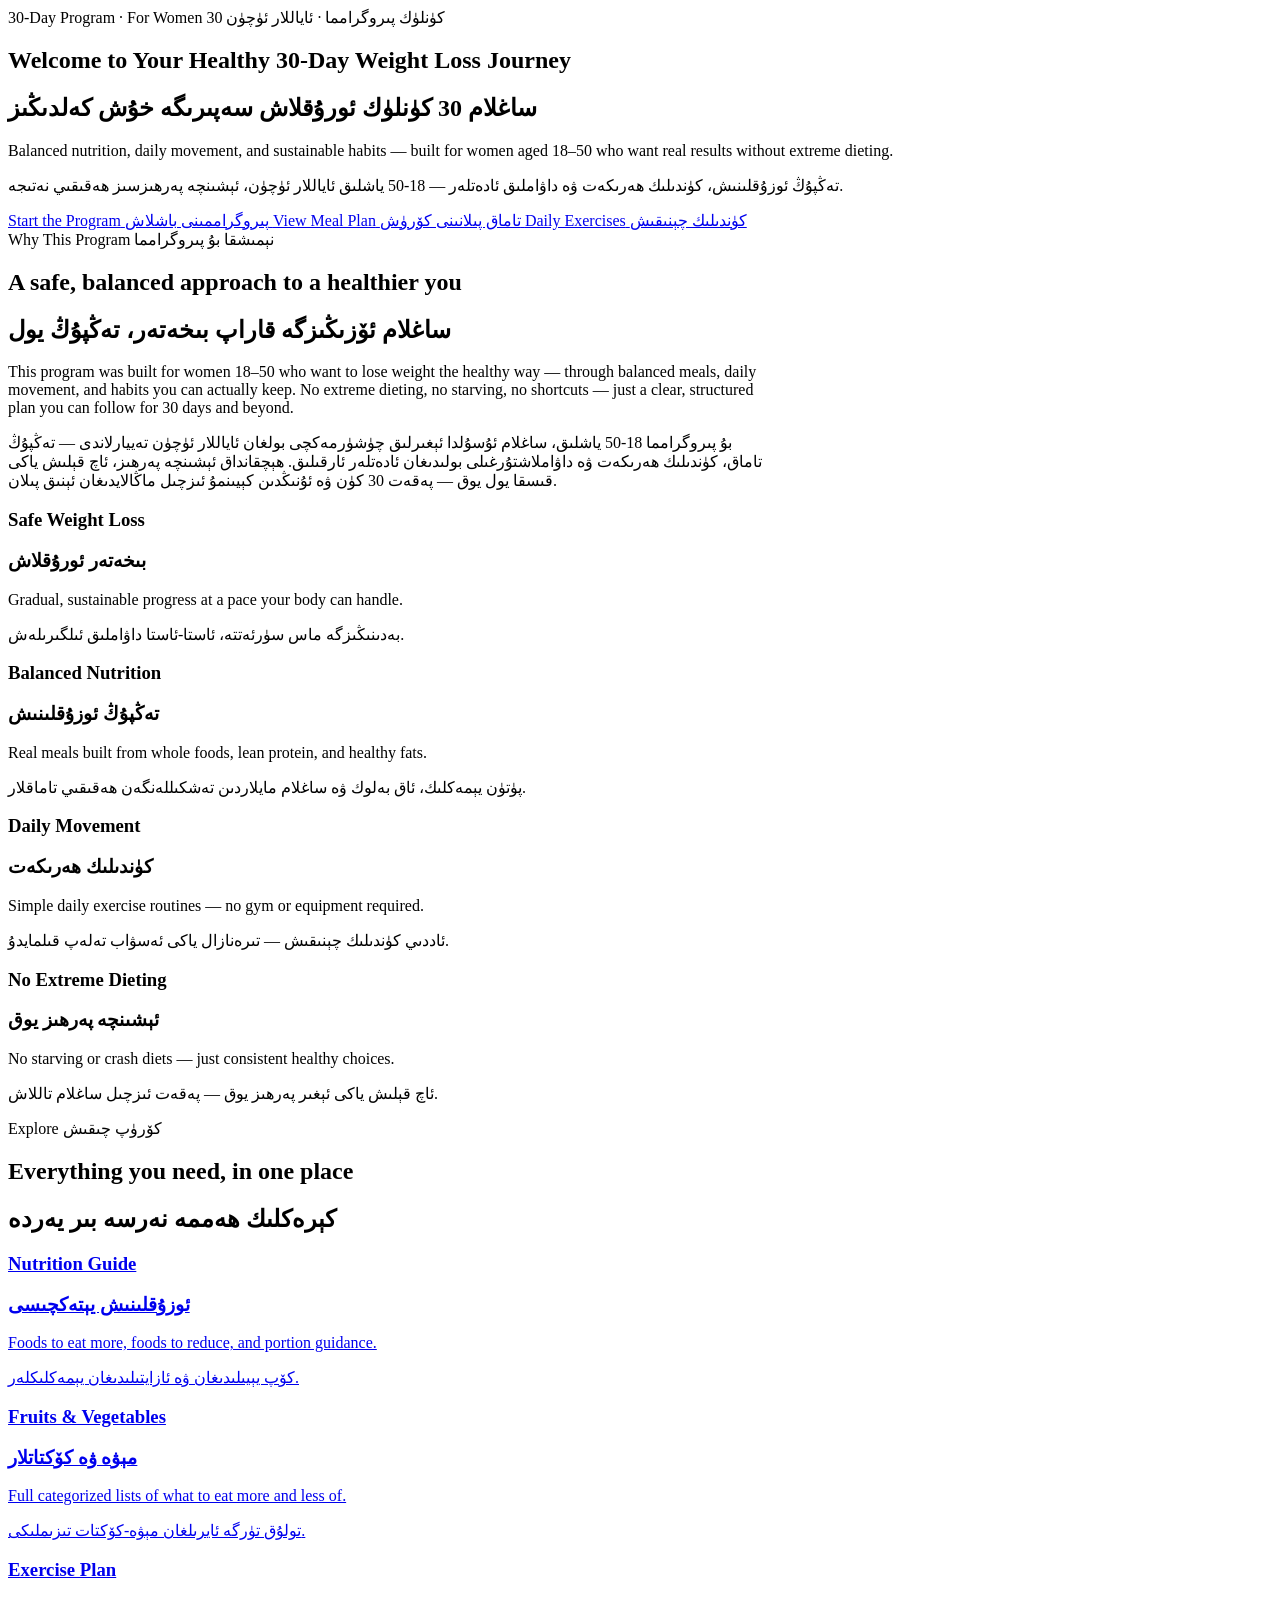
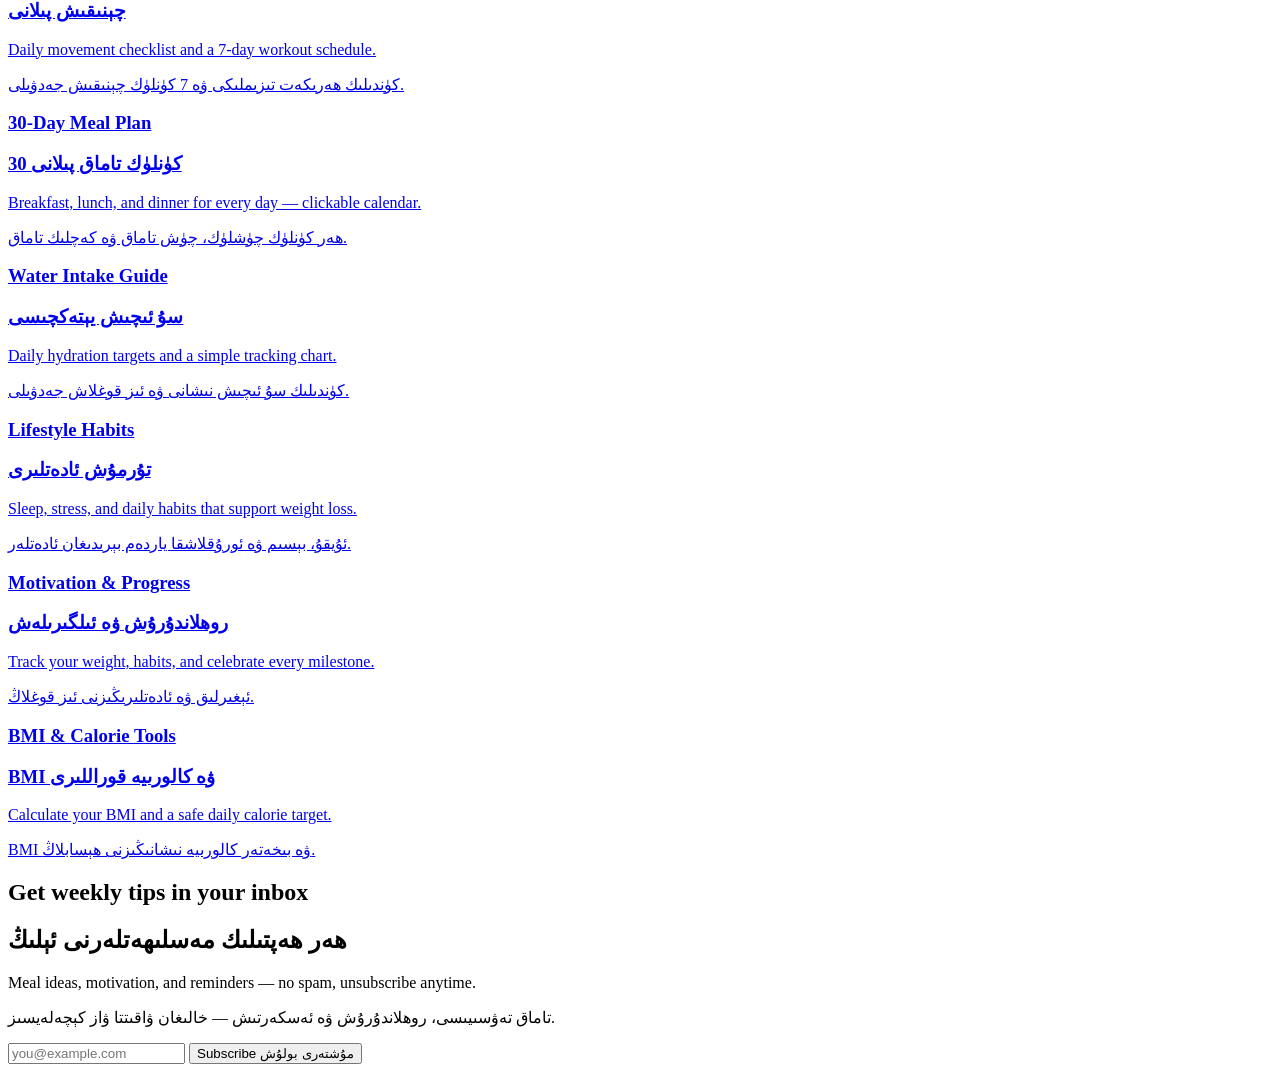
==== index.html @ e8409c8e "Add files via upload" ====
<!DOCTYPE html>
<html lang="en">
<head>
<meta charset="UTF-8">
<meta name="viewport" content="width=device-width, initial-scale=1.0">
<title>Healthy 30-Day Weight Loss Program for Women</title>
<meta name="description" content="A bilingual (Uyghur & English) 30-day program for safe, sustainable weight loss: nutrition, exercise, meal plans, and progress tracking.">
<link rel="stylesheet" href="css/style.css">
</head>
<body>
<header class="site-header" id="site-header"></header>

<main>
  <!-- HERO -->
  <section class="hero">
    <div class="container hero__inner">
      <div>
        <span class="eyebrow is-active" data-lang="en">30-Day Program · For Women</span>
        <span class="eyebrow ug-text" data-lang="ug" lang="ug">30 كۈنلۈك پىروگرامما · ئاياللار ئۈچۈن</span>

        <h1 data-lang="en" class="is-active">Welcome to Your Healthy 30-Day Weight Loss Journey</h1>
        <h1 data-lang="ug" class="ug-text" lang="ug">ساغلام 30 كۈنلۈك ئورۇقلاش سەپىرىگە خۇش كەلدىڭىز</h1>

        <p class="lead is-active" data-lang="en">Balanced nutrition, daily movement, and sustainable habits — built for women aged 18–50 who want real results without extreme dieting.</p>
        <p class="lead ug-text" data-lang="ug" lang="ug">تەڭپۇڭ ئوزۇقلىنىش، كۈندىلىك ھەرىكەت ۋە داۋاملىق ئادەتلەر — 18-50 ياشلىق ئاياللار ئۈچۈن، ئېشىنچە پەرھىزسىز ھەقىقىي نەتىجە.</p>

        <div class="hero__actions">
          <a href="meal-plan.html" class="btn btn-primary">
            <span data-lang="en" class="is-active">Start the Program</span>
            <span data-lang="ug" class="ug-text" lang="ug">پىروگراممىنى باشلاش</span>
          </a>
          <a href="meal-plan.html" class="btn btn-outline">
            <span data-lang="en" class="is-active">View Meal Plan</span>
            <span data-lang="ug" class="ug-text" lang="ug">تاماق پىلانىنى كۆرۈش</span>
          </a>
          <a href="exercise.html" class="btn btn-outline">
            <span data-lang="en" class="is-active">Daily Exercises</span>
            <span data-lang="ug" class="ug-text" lang="ug">كۈندىلىك چېنىقىش</span>
          </a>
        </div>
      </div>

      <div class="hero__art">
        <div class="hero-collage">
          <div class="hero-collage__ring"></div>
          <div class="hero-collage__item hero-collage__item--1" data-icon="apple"></div>
          <div class="hero-collage__item hero-collage__item--2" data-icon="broccoli"></div>
          <div class="hero-collage__item hero-collage__item--3" data-icon="berries"></div>
          <div class="hero-collage__item hero-collage__item--4" data-icon="avocado"></div>
          <div class="hero-collage__item hero-collage__item--5" data-icon="water"></div>
          <div class="hero-collage__item hero-collage__item--6" data-icon="dumbbell"></div>
        </div>
      </div>
    </div>
  </section>

  <!-- INTRODUCTION -->
  <section class="section-alt">
    <div class="container text-center" style="max-width:760px;">
      <span class="eyebrow is-active" data-lang="en">Why This Program</span>
      <span class="eyebrow ug-text" data-lang="ug" lang="ug">نېمىشقا بۇ پىروگرامما</span>
      <h2 class="section-title is-active" data-lang="en">A safe, balanced approach to a healthier you</h2>
      <h2 class="section-title ug-text" data-lang="ug" lang="ug">ساغلام ئۆزىڭىزگە قاراپ بىخەتەر، تەڭپۇڭ يول</h2>
      <p class="section-lead text-center is-active" data-lang="en">This program was built for women 18–50 who want to lose weight the healthy way — through balanced meals, daily movement, and habits you can actually keep. No extreme dieting, no starving, no shortcuts — just a clear, structured plan you can follow for 30 days and beyond.</p>
      <p class="section-lead text-center ug-text" data-lang="ug" lang="ug">بۇ پىروگرامما 18-50 ياشلىق، ساغلام ئۇسۇلدا ئېغىرلىق چۈشۈرمەكچى بولغان ئاياللار ئۈچۈن تەييارلاندى — تەڭپۇڭ تاماق، كۈندىلىك ھەرىكەت ۋە داۋاملاشتۇرغىلى بولىدىغان ئادەتلەر ئارقىلىق. ھېچقانداق ئېشىنچە پەرھىز، ئاچ قېلىش ياكى قىسقا يول يوق — پەقەت 30 كۈن ۋە ئۇنىڭدىن كېيىنمۇ ئىزچىل ماڭالايدىغان ئېنىق پىلان.</p>

      <div class="feature-grid">
        <div class="card">
          <div class="card__icon" data-icon="check"></div>
          <h3 data-lang="en" class="is-active">Safe Weight Loss</h3>
          <h3 data-lang="ug" class="ug-text" lang="ug">بىخەتەر ئورۇقلاش</h3>
          <p data-lang="en" class="is-active">Gradual, sustainable progress at a pace your body can handle.</p>
          <p data-lang="ug" class="ug-text" lang="ug">بەدىنىڭىزگە ماس سۈرئەتتە، ئاستا-ئاستا داۋاملىق ئىلگىرىلەش.</p>
        </div>
        <div class="card">
          <div class="card__icon" data-icon="grain"></div>
          <h3 data-lang="en" class="is-active">Balanced Nutrition</h3>
          <h3 data-lang="ug" class="ug-text" lang="ug">تەڭپۇڭ ئوزۇقلىنىش</h3>
          <p data-lang="en" class="is-active">Real meals built from whole foods, lean protein, and healthy fats.</p>
          <p data-lang="ug" class="ug-text" lang="ug">پۈتۈن يېمەكلىك، ئاق بەلوك ۋە ساغلام مايلاردىن تەشكىللەنگەن ھەقىقىي تاماقلار.</p>
        </div>
        <div class="card">
          <div class="card__icon" data-icon="steps"></div>
          <h3 data-lang="en" class="is-active">Daily Movement</h3>
          <h3 data-lang="ug" class="ug-text" lang="ug">كۈندىلىك ھەرىكەت</h3>
          <p data-lang="en" class="is-active">Simple daily exercise routines — no gym or equipment required.</p>
          <p data-lang="ug" class="ug-text" lang="ug">ئاددىي كۈندىلىك چېنىقىش — تىرەنازال ياكى ئەسۋاب تەلەپ قىلمايدۇ.</p>
        </div>
        <div class="card">
          <div class="card__icon" data-icon="cross"></div>
          <h3 data-lang="en" class="is-active">No Extreme Dieting</h3>
          <h3 data-lang="ug" class="ug-text" lang="ug">ئېشىنچە پەرھىز يوق</h3>
          <p data-lang="en" class="is-active">No starving or crash diets — just consistent healthy choices.</p>
          <p data-lang="ug" class="ug-text" lang="ug">ئاچ قېلىش ياكى ئېغىر پەرھىز يوق — پەقەت ئىزچىل ساغلام تاللاش.</p>
        </div>
      </div>
    </div>
  </section>

  <!-- EXPLORE THE PROGRAM -->
  <section>
    <div class="container">
      <div class="text-center" style="max-width:640px;">
        <span class="eyebrow is-active" data-lang="en">Explore</span>
        <span class="eyebrow ug-text" data-lang="ug" lang="ug">كۆرۈپ چىقىش</span>
        <h2 class="section-title is-active" data-lang="en">Everything you need, in one place</h2>
        <h2 class="section-title ug-text" data-lang="ug" lang="ug">كېرەكلىك ھەممە نەرسە بىر يەردە</h2>
      </div>

      <div class="feature-grid">
        <a class="card" href="nutrition.html">
          <div class="card__icon" data-icon="avocado"></div>
          <h3 data-lang="en" class="is-active">Nutrition Guide</h3>
          <h3 data-lang="ug" class="ug-text" lang="ug">ئوزۇقلىنىش يېتەكچىسى</h3>
          <p data-lang="en" class="is-active">Foods to eat more, foods to reduce, and portion guidance.</p>
          <p data-lang="ug" class="ug-text" lang="ug">كۆپ يېيىلىدىغان ۋە ئازايتىلىدىغان يېمەكلىكلەر.</p>
        </a>
        <a class="card" href="fruits-vegetables.html">
          <div class="card__icon" data-icon="tomato"></div>
          <h3 data-lang="en" class="is-active">Fruits & Vegetables</h3>
          <h3 data-lang="ug" class="ug-text" lang="ug">مېۋە ۋە كۆكتاتلار</h3>
          <p data-lang="en" class="is-active">Full categorized lists of what to eat more and less of.</p>
          <p data-lang="ug" class="ug-text" lang="ug">تولۇق تۈرگە ئايرىلغان مېۋە-كۆكتات تىزىملىكى.</p>
        </a>
        <a class="card" href="exercise.html">
          <div class="card__icon" data-icon="dumbbell"></div>
          <h3 data-lang="en" class="is-active">Exercise Plan</h3>
          <h3 data-lang="ug" class="ug-text" lang="ug">چېنىقىش پىلانى</h3>
          <p data-lang="en" class="is-active">Daily movement checklist and a 7-day workout schedule.</p>
          <p data-lang="ug" class="ug-text" lang="ug">كۈندىلىك ھەرىكەت تىزىملىكى ۋە 7 كۈنلۈك چېنىقىش جەدۋىلى.</p>
        </a>
        <a class="card" href="meal-plan.html">
          <div class="card__icon" data-icon="calendarIcon"></div>
          <h3 data-lang="en" class="is-active">30-Day Meal Plan</h3>
          <h3 data-lang="ug" class="ug-text" lang="ug">30 كۈنلۈك تاماق پىلانى</h3>
          <p data-lang="en" class="is-active">Breakfast, lunch, and dinner for every day — clickable calendar.</p>
          <p data-lang="ug" class="ug-text" lang="ug">ھەر كۈنلۈك چۈشلۈك، چۈش تاماق ۋە كەچلىك تاماق.</p>
        </a>
        <a class="card" href="water.html">
          <div class="card__icon" data-icon="water"></div>
          <h3 data-lang="en" class="is-active">Water Intake Guide</h3>
          <h3 data-lang="ug" class="ug-text" lang="ug">سۇ ئىچىش يېتەكچىسى</h3>
          <p data-lang="en" class="is-active">Daily hydration targets and a simple tracking chart.</p>
          <p data-lang="ug" class="ug-text" lang="ug">كۈندىلىك سۇ ئىچىش نىشانى ۋە ئىز قوغلاش جەدۋىلى.</p>
        </a>
        <a class="card" href="lifestyle.html">
          <div class="card__icon" data-icon="moon"></div>
          <h3 data-lang="en" class="is-active">Lifestyle Habits</h3>
          <h3 data-lang="ug" class="ug-text" lang="ug">تۇرمۇش ئادەتلىرى</h3>
          <p data-lang="en" class="is-active">Sleep, stress, and daily habits that support weight loss.</p>
          <p data-lang="ug" class="ug-text" lang="ug">ئۇيقۇ، بېسىم ۋە ئورۇقلاشقا ياردەم بېرىدىغان ئادەتلەر.</p>
        </a>
        <a class="card" href="motivation.html">
          <div class="card__icon" data-icon="chart"></div>
          <h3 data-lang="en" class="is-active">Motivation & Progress</h3>
          <h3 data-lang="ug" class="ug-text" lang="ug">روھلاندۇرۇش ۋە ئىلگىرىلەش</h3>
          <p data-lang="en" class="is-active">Track your weight, habits, and celebrate every milestone.</p>
          <p data-lang="ug" class="ug-text" lang="ug">ئېغىرلىق ۋە ئادەتلىرىڭىزنى ئىز قوغلاڭ.</p>
        </a>
        <a class="card" href="bmi-calculator.html">
          <div class="card__icon" data-icon="chart"></div>
          <h3 data-lang="en" class="is-active">BMI & Calorie Tools</h3>
          <h3 data-lang="ug" class="ug-text" lang="ug">BMI ۋە كالورىيە قوراللىرى</h3>
          <p data-lang="en" class="is-active">Calculate your BMI and a safe daily calorie target.</p>
          <p data-lang="ug" class="ug-text" lang="ug">BMI ۋە بىخەتەر كالورىيە نىشانىڭىزنى ھېسابلاڭ.</p>
        </a>
      </div>
    </div>
  </section>

  <!-- NEWSLETTER -->
  <section class="section-alt">
    <div class="container">
      <div class="newsletter">
        <h2 data-lang="en" class="is-active">Get weekly tips in your inbox</h2>
        <h2 class="ug-text" data-lang="ug" lang="ug">ھەر ھەپتىلىك مەسلىھەتلەرنى ئېلىڭ</h2>
        <p data-lang="en" class="is-active">Meal ideas, motivation, and reminders — no spam, unsubscribe anytime.</p>
        <p class="ug-text" data-lang="ug" lang="ug">تاماق تەۋسىيىسى، روھلاندۇرۇش ۋە ئەسكەرتىش — خالىغان ۋاقىتتا ۋاز كېچەلەيسىز.</p>
        <form class="newsletter-form">
          <input type="email" required placeholder="you@example.com">
          <button type="submit" class="btn btn-primary">
            <span data-lang="en" class="is-active">Subscribe</span>
            <span data-lang="ug" class="ug-text" lang="ug">مۇشتەرى بولۇش</span>
          </button>
        </form>
        <p class="form-msg"><span data-lang="en" class="is-active"></span><span data-lang="ug" class="ug-text" lang="ug"></span></p>
      </div>
    </div>
  </section>
</main>

<footer class="site-footer" id="site-footer"></footer>

<script src="js/icons.js"></script>
<script src="js/components.js"></script>
<script src="js/i18n.js"></script>
<script src="js/chatbot.js"></script>
<script src="js/main.js"></script>
</body>
</html>
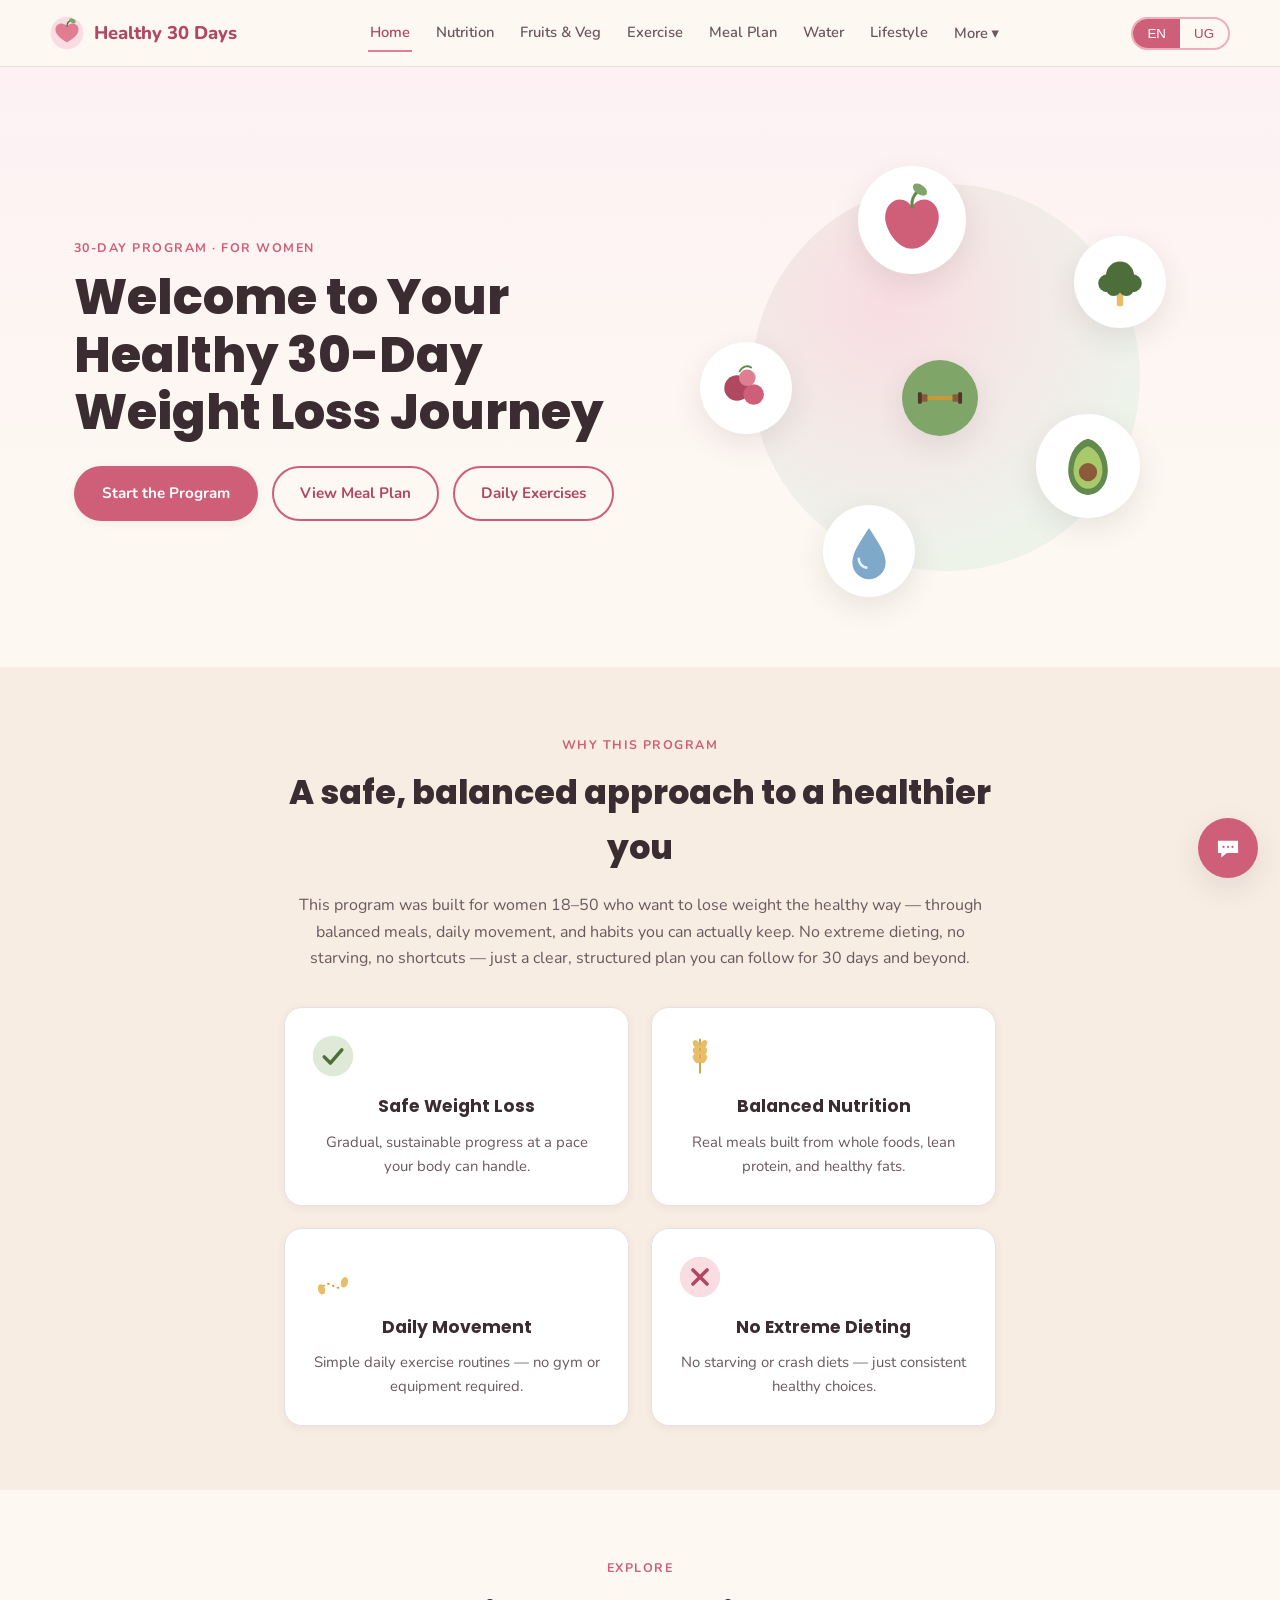
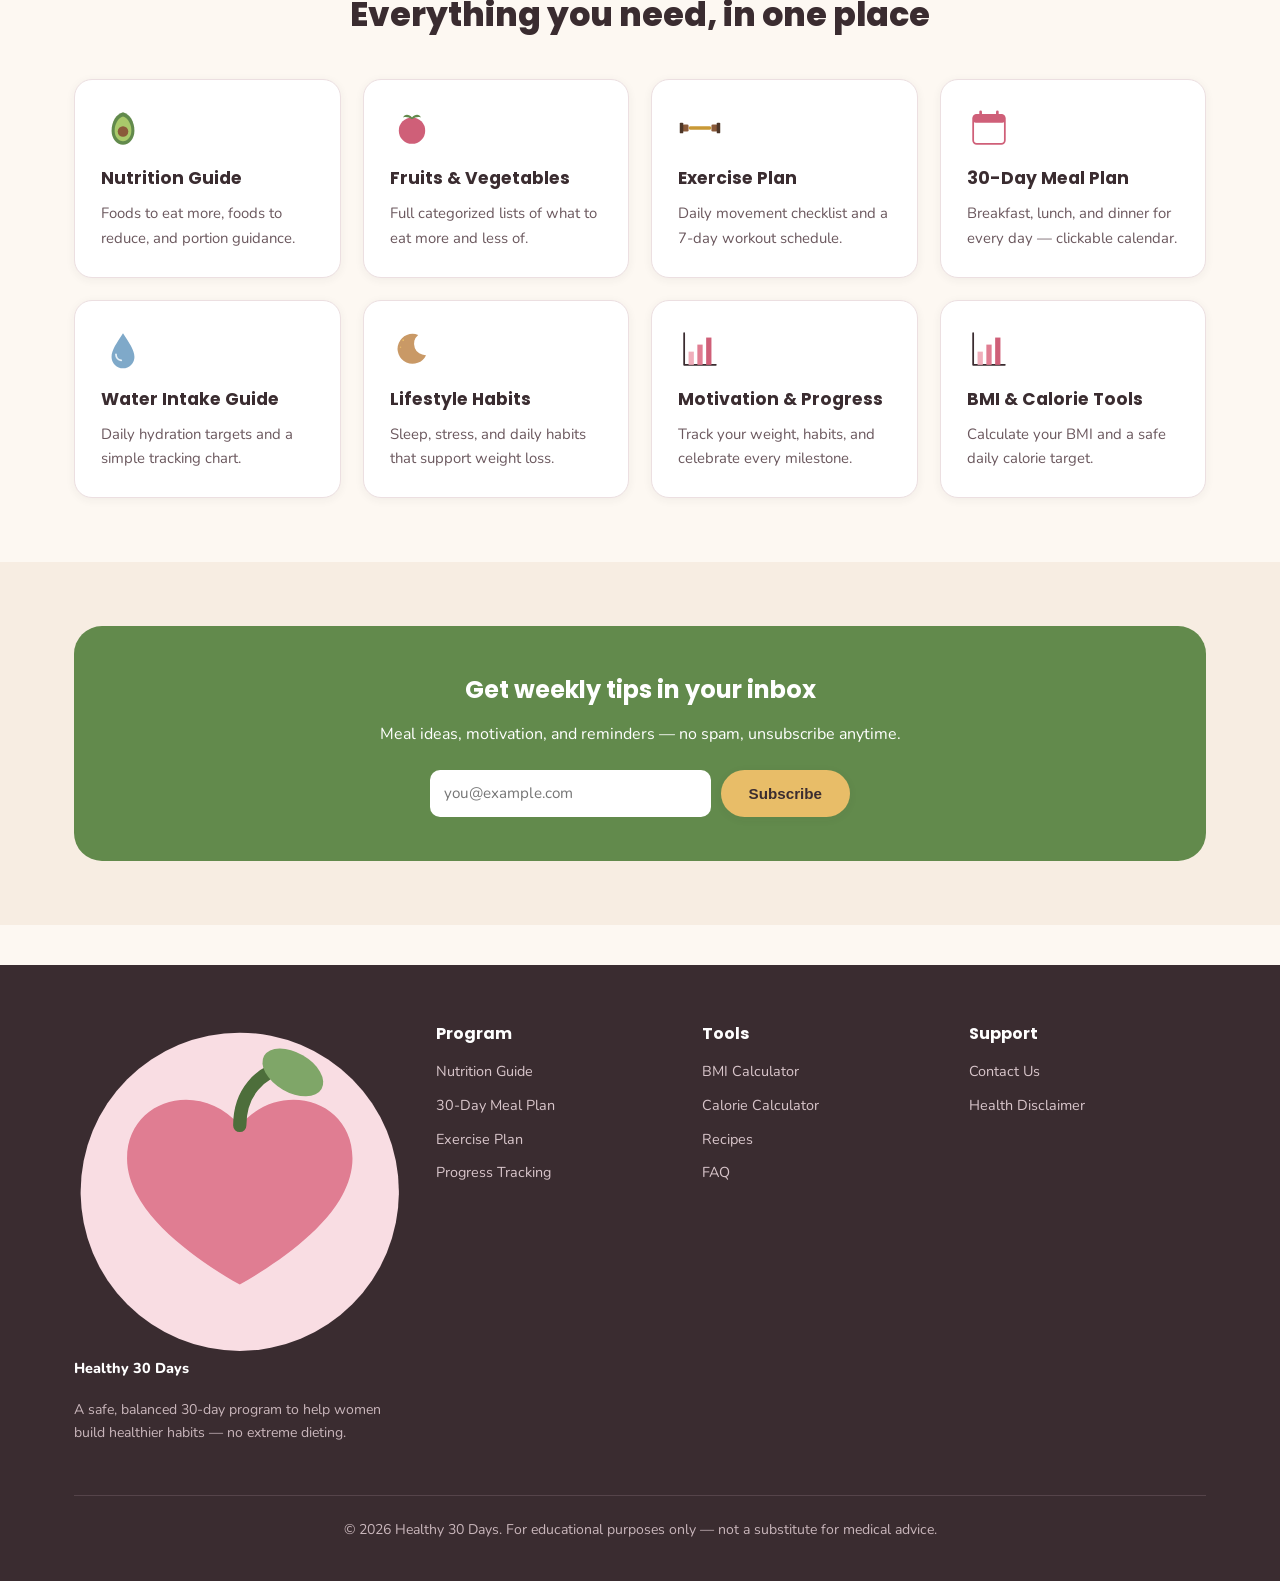
==== commit 423cc76a: "Add files via upload" ====
--- a/index.html
+++ b/index.html
@@ -20,9 +20,6 @@
 
         <h1 data-lang="en" class="is-active">Welcome to Your Healthy 30-Day Weight Loss Journey</h1>
         <h1 data-lang="ug" class="ug-text" lang="ug">ساغلام 30 كۈنلۈك ئورۇقلاش سەپىرىگە خۇش كەلدىڭىز</h1>
-
-        <p class="lead is-active" data-lang="en">Balanced nutrition, daily movement, and sustainable habits — built for women aged 18–50 who want real results without extreme dieting.</p>
-        <p class="lead ug-text" data-lang="ug" lang="ug">تەڭپۇڭ ئوزۇقلىنىش، كۈندىلىك ھەرىكەت ۋە داۋاملىق ئادەتلەر — 18-50 ياشلىق ئاياللار ئۈچۈن، ئېشىنچە پەرھىزسىز ھەقىقىي نەتىجە.</p>
 
         <div class="hero__actions">
           <a href="meal-plan.html" class="btn btn-primary">
--- a/css/style.css
+++ b/css/style.css
@@ -0,0 +1,391 @@
+/* ==========================================================================
+   Healthy 30-Day Weight Loss Program — Design System
+   Bilingual (English / Uyghur-UKIJ). Palette: blush, sage, cream, gold.
+   ========================================================================== */
+
+@import url('https://fonts.googleapis.com/css2?family=Poppins:wght@400;500;600;700;800&family=Nunito:wght@400;500;600;700&family=Scheherazade+New:wght@400;700&display=swap');
+
+@font-face {
+  font-family: 'UKIJ Tuz';
+  src: url('../fonts/UKIJTuz.ttf') format('truetype'),
+       url('../fonts/UKIJTuz.otf') format('opentype');
+  font-weight: normal;
+  font-style: normal;
+  font-display: swap;
+}
+@font-face {
+  font-family: 'UKIJ Ekran';
+  src: url('../fonts/UKIJEkran.ttf') format('truetype'),
+       url('../fonts/UKIJEkran.otf') format('opentype');
+  font-weight: normal;
+  font-style: normal;
+  font-display: swap;
+}
+
+:root {
+  /* Palette */
+  --pink-50:  #fdf1f4;
+  --pink-100: #f9dde3;
+  --pink-300: #f0aebb;
+  --pink-500: #e07d92;
+  --pink-600: #cf5f78;
+  --pink-700: #b04862;
+
+  --sage-50:  #eef3ea;
+  --sage-100: #dfe9d7;
+  --sage-300: #b3cba1;
+  --sage-500: #7fa668;
+  --sage-600: #628a4c;
+  --sage-700: #4d6e3b;
+
+  --gold-400: #e8bd68;
+  --gold-600: #c99936;
+
+  --cream:    #fdf8f2;
+  --cream-2:  #f7ede2;
+  --white:    #ffffff;
+  --charcoal: #3a2c30;
+  --ink-soft: #6b585e;
+  --line:     #ecdfe1;
+
+  --radius-sm: 10px;
+  --radius-md: 18px;
+  --radius-lg: 28px;
+  --shadow-sm: 0 2px 10px rgba(58, 44, 48, 0.06);
+  --shadow-md: 0 10px 30px rgba(58, 44, 48, 0.10);
+
+  --font-en: 'Poppins', 'Nunito', system-ui, sans-serif;
+  --font-en-body: 'Nunito', system-ui, sans-serif;
+  --font-ug: 'UKIJ Tuz', 'UKIJ Ekran', 'UKIJ Tuz Kitab', 'Alkatip Basma Tom', 'Scheherazade New', 'Noto Naskh Arabic', serif;
+
+  --container: 1180px;
+}
+
+* { box-sizing: border-box; }
+html { scroll-behavior: smooth; }
+
+body {
+  margin: 0;
+  background: var(--cream);
+  color: var(--charcoal);
+  font-family: var(--font-en-body);
+  line-height: 1.65;
+  -webkit-font-smoothing: antialiased;
+}
+
+/* ---- Bilingual / RTL handling ---- */
+[lang="ug"], .ug-text { font-family: var(--font-ug); }
+
+body[dir="rtl"] {
+  direction: rtl;
+}
+body[dir="rtl"] .site-nav__links,
+body[dir="rtl"] .checklist,
+body[dir="rtl"] .feature-grid,
+body[dir="rtl"] .footer__cols {
+  direction: rtl;
+}
+body[dir="rtl"] * { font-family: var(--font-ug); }
+body[dir="rtl"] .site-logo__mark,
+body[dir="rtl"] .lang-toggle,
+body[dir="rtl"] input,
+body[dir="rtl"] .calendar-grid { font-family: var(--font-ug); }
+
+/* language visibility: JS toggles [data-lang] blocks.
+   :not(.is-active) + !important guarantees this wins regardless of any
+   other class's `display` rule and regardless of stylesheet order. */
+[data-lang]:not(.is-active) { display: none !important; }
+
+img, svg { max-width: 100%; display: block; }
+
+a { color: inherit; text-decoration: none; }
+
+h1, h2, h3, h4 { font-family: var(--font-en); margin: 0 0 .5em; color: var(--charcoal); }
+body[dir="rtl"] h1, body[dir="rtl"] h2, body[dir="rtl"] h3, body[dir="rtl"] h4 { font-family: var(--font-ug); }
+
+p { margin: 0 0 1em; }
+
+.container { max-width: var(--container); margin: 0 auto; padding: 0 24px; }
+section { padding: 64px 0; }
+.section-alt { background: var(--cream-2); }
+.section-sage { background: var(--sage-50); }
+
+.eyebrow {
+  display: inline-block;
+  font-size: .78rem;
+  letter-spacing: .12em;
+  text-transform: uppercase;
+  color: var(--pink-600);
+  font-weight: 700;
+  margin-bottom: 10px;
+}
+
+.section-title { font-size: clamp(1.6rem, 2.6vw, 2.3rem); font-weight: 800; }
+.section-lead { color: var(--ink-soft); max-width: 720px; }
+.text-center { text-align: center; margin: 0 auto; }
+
+/* ---- Buttons ---- */
+.btn {
+  display: inline-flex;
+  align-items: center;
+  gap: 8px;
+  padding: 13px 26px;
+  border-radius: 999px;
+  font-weight: 700;
+  font-size: .95rem;
+  border: 2px solid transparent;
+  cursor: pointer;
+  transition: transform .15s ease, box-shadow .15s ease, background .15s ease;
+}
+.btn:hover { transform: translateY(-2px); }
+.btn-primary { background: var(--pink-600); color: var(--white); box-shadow: var(--shadow-sm); }
+.btn-primary:hover { background: var(--pink-700); box-shadow: var(--shadow-md); }
+.btn-outline { background: transparent; border-color: var(--pink-600); color: var(--pink-700); }
+.btn-outline:hover { background: var(--pink-50); }
+.btn-sage { background: var(--sage-600); color: var(--white); }
+.btn-sage:hover { background: var(--sage-700); }
+.btn-sm { padding: 8px 16px; font-size: .82rem; }
+.btn-block { width: 100%; justify-content: center; }
+
+/* ---- Header / Nav ---- */
+.site-header {
+  position: sticky; top: 0; z-index: 100;
+  background: rgba(253, 248, 242, 0.92);
+  backdrop-filter: blur(8px);
+  border-bottom: 1px solid var(--line);
+}
+.site-header__inner { display: flex; align-items: center; justify-content: space-between; padding: 14px 0; gap: 16px; }
+.site-logo { display: flex; align-items: center; gap: 10px; font-weight: 800; font-size: 1.15rem; color: var(--pink-700); }
+.site-logo__mark { width: 34px; height: 34px; }
+.site-nav__links { display: flex; align-items: center; gap: 22px; flex-wrap: wrap; }
+.site-nav__links a { font-weight: 600; font-size: .92rem; color: var(--ink-soft); padding: 6px 2px; border-bottom: 2px solid transparent; }
+.site-nav__links a:hover, .site-nav__links a.is-active { color: var(--pink-700); border-color: var(--pink-500); }
+.header-actions { display: flex; align-items: center; gap: 10px; }
+.lang-toggle {
+  display: flex; border: 2px solid var(--pink-300); border-radius: 999px; overflow: hidden; font-weight: 700; font-size: .82rem;
+}
+.lang-toggle button { padding: 7px 14px; background: transparent; border: none; cursor: pointer; color: var(--pink-700); }
+.lang-toggle button.is-active { background: var(--pink-600); color: var(--white); }
+.nav-toggle-btn { display: none; background: none; border: none; font-size: 1.5rem; cursor: pointer; color: var(--pink-700); }
+
+.nav-more { position: relative; }
+.nav-more__panel {
+  position: absolute; top: 100%; inset-inline-start: 0; background: var(--white); border: 1px solid var(--line);
+  border-radius: var(--radius-sm); box-shadow: var(--shadow-md); padding: 8px; min-width: 200px; display: none; flex-direction: column; z-index: 50;
+}
+.nav-more.is-open .nav-more__panel { display: flex; }
+.nav-more__panel a { padding: 9px 12px; border-radius: 8px; font-weight: 600; font-size: .88rem; }
+.nav-more__panel a:hover { background: var(--pink-50); }
+.nav-more > button { background: none; border: none; font: inherit; font-weight: 600; font-size: .92rem; color: var(--ink-soft); cursor: pointer; display: flex; align-items: center; gap: 4px; padding: 6px 2px; }
+.nav-more > button:hover { color: var(--pink-700); }
+@media (max-width: 900px) {
+  .nav-more__panel { position: static; box-shadow: none; border: none; padding: 0 0 0 12px; display: none; }
+  .nav-more.is-open .nav-more__panel { display: flex; }
+}
+
+@media (max-width: 900px) {
+  .site-nav__links { position: absolute; top: 100%; left: 0; right: 0; background: var(--white); flex-direction: column; align-items: flex-start; padding: 16px 24px; display: none; border-bottom: 1px solid var(--line); }
+  .site-nav__links.is-open { display: flex; }
+  .nav-toggle-btn { display: block; }
+}
+
+/* ---- Hero ---- */
+.hero { position: relative; padding: 90px 0 70px; overflow: hidden; background: linear-gradient(180deg, var(--pink-50), var(--cream) 70%); }
+.hero__inner { display: grid; grid-template-columns: 1.1fr 1fr; gap: 40px; align-items: center; }
+.hero h1 { font-size: clamp(2rem, 4vw, 3.1rem); font-weight: 800; line-height: 1.15; }
+.hero p.lead { font-size: 1.08rem; color: var(--ink-soft); max-width: 520px; }
+.hero__actions { display: flex; gap: 14px; flex-wrap: wrap; margin-top: 26px; }
+.hero__art { position: relative; display: flex; align-items: center; justify-content: center; }
+.hero__art svg { width: 100%; max-width: 460px; }
+@media (max-width: 860px) { .hero__inner { grid-template-columns: 1fr; } .hero__art { order: -1; } }
+
+.hero-collage { position: relative; width: 100%; max-width: 440px; aspect-ratio: 1; margin: 0 auto; }
+.hero-collage__ring { position: absolute; inset: 6%; border-radius: 50%; background: radial-gradient(circle at 35% 30%, var(--pink-100), var(--sage-50) 70%); }
+.hero-collage__item {
+  position: absolute; width: 92px; height: 92px; background: var(--white); border-radius: 50%;
+  box-shadow: var(--shadow-md); padding: 14px; display: flex; align-items: center; justify-content: center;
+}
+.hero-collage__item--1 { top: 2%; left: 30%; width: 108px; height: 108px; }
+.hero-collage__item--2 { top: 18%; right: 0; }
+.hero-collage__item--3 { top: 42%; left: -6%; }
+.hero-collage__item--4 { bottom: 18%; right: 6%; width: 104px; height: 104px; }
+.hero-collage__item--5 { bottom: 0; left: 22%; }
+.hero-collage__item--6 { top: 46%; left: 40%; width: 76px; height: 76px; background: var(--sage-500); }
+.hero-collage__item--6 svg path, .hero-collage__item--6 svg circle { }
+@media (max-width: 500px) { .hero-collage__item { width: 70px; height: 70px; padding: 10px; } .hero-collage__item--1, .hero-collage__item--4 { width: 82px; height: 82px; } }
+
+.page-hero { padding: 56px 0 34px; background: linear-gradient(180deg, var(--sage-50), var(--cream) 85%); text-align: center; }
+.page-hero .icon-row { display: flex; justify-content: center; gap: 18px; margin-bottom: 18px; }
+.page-hero .icon-row svg { width: 46px; height: 46px; }
+
+/* ---- Cards / Grids ---- */
+.feature-grid { display: grid; grid-template-columns: repeat(auto-fit, minmax(230px, 1fr)); gap: 22px; margin-top: 36px; }
+.card {
+  background: var(--white); border-radius: var(--radius-md); padding: 26px;
+  box-shadow: var(--shadow-sm); border: 1px solid var(--line);
+}
+.card__icon { width: 44px; height: 44px; margin-bottom: 14px; }
+.card h3 { font-size: 1.08rem; }
+.card p { color: var(--ink-soft); font-size: .93rem; margin-bottom: 0; }
+
+.two-col-list { display: grid; grid-template-columns: 1fr 1fr; gap: 26px; margin-top: 30px; }
+@media (max-width: 700px) { .two-col-list { grid-template-columns: 1fr; } }
+
+.list-card { border-radius: var(--radius-md); padding: 26px 26px 10px; border: 1px solid var(--line); }
+.list-card--good { background: var(--sage-50); }
+.list-card--bad { background: var(--pink-50); }
+.list-card h3 { display: flex; align-items: center; gap: 10px; }
+.list-card ul { list-style: none; margin: 0; padding: 0; }
+.list-card li { display: flex; align-items: center; gap: 10px; padding: 9px 0; border-bottom: 1px dashed var(--line); font-weight: 600; font-size: .95rem; }
+.list-card li:last-child { border-bottom: none; }
+.list-card li svg { width: 22px; height: 22px; flex-shrink: 0; }
+
+.chip-grid { display: grid; grid-template-columns: repeat(auto-fill, minmax(140px, 1fr)); gap: 14px; margin-top: 18px; }
+.chip {
+  background: var(--white); border: 1px solid var(--line); border-radius: var(--radius-sm);
+  padding: 14px 10px; text-align: center; font-weight: 700; font-size: .88rem;
+}
+.chip svg { width: 40px; height: 40px; margin: 0 auto 8px; }
+.chip--good { border-color: var(--sage-300); }
+.chip--less { border-color: var(--pink-300); opacity: .85; }
+
+/* ---- Plate method ---- */
+.plate-wrap { display: flex; justify-content: center; margin: 30px 0; }
+.plate-wrap svg { width: 300px; height: 300px; }
+
+/* ---- Checklist ---- */
+.checklist { list-style: none; margin: 26px 0 0; padding: 0; display: grid; gap: 12px; }
+.checklist li {
+  display: flex; align-items: center; gap: 14px; background: var(--white);
+  border: 1px solid var(--line); border-radius: var(--radius-sm); padding: 14px 18px; font-weight: 600;
+}
+.checklist input[type="checkbox"] { width: 20px; height: 20px; accent-color: var(--sage-600); flex-shrink: 0; }
+.checklist small { display: block; font-weight: 400; color: var(--ink-soft); }
+
+/* ---- Weekly schedule table ---- */
+.week-grid { display: grid; grid-template-columns: repeat(auto-fit, minmax(150px, 1fr)); gap: 16px; margin-top: 30px; }
+.day-card { background: var(--white); border-radius: var(--radius-md); border: 1px solid var(--line); padding: 20px; text-align: center; box-shadow: var(--shadow-sm); }
+.day-card .day-num { font-size: .78rem; font-weight: 800; letter-spacing: .1em; color: var(--pink-600); text-transform: uppercase; }
+.day-card h4 { margin: 6px 0 4px; font-size: 1.02rem; }
+.day-card p { font-size: .85rem; color: var(--ink-soft); margin: 0; }
+.day-card svg { width: 40px; height: 40px; margin: 10px auto 0; }
+
+/* ---- Meal plan / calendar ---- */
+.calendar-grid { display: grid; grid-template-columns: repeat(auto-fill, minmax(70px, 1fr)); gap: 10px; margin-top: 26px; }
+.cal-day {
+  background: var(--white); border: 2px solid var(--line); border-radius: var(--radius-sm);
+  aspect-ratio: 1; display: flex; align-items: center; justify-content: center;
+  font-weight: 800; cursor: pointer; font-size: 1.05rem; color: var(--charcoal); transition: all .15s ease;
+}
+.cal-day:hover { border-color: var(--pink-400); transform: translateY(-2px); }
+.cal-day.is-active { background: var(--pink-600); color: var(--white); border-color: var(--pink-600); }
+.cal-day.is-done { background: var(--sage-500); color: var(--white); border-color: var(--sage-500); }
+
+.meal-detail { margin-top: 30px; background: var(--white); border-radius: var(--radius-lg); padding: 30px; border: 1px solid var(--line); box-shadow: var(--shadow-sm); }
+.meal-detail__grid { display: grid; grid-template-columns: repeat(auto-fit, minmax(220px, 1fr)); gap: 22px; margin-top: 18px; }
+.meal-block h4 { display: flex; align-items: center; gap: 8px; color: var(--pink-700); }
+.meal-block ul { margin: 0; padding-left: 20px; }
+body[dir="rtl"] .meal-block ul { padding-left: 0; padding-right: 20px; }
+.meal-block li { margin-bottom: 6px; font-size: .95rem; }
+
+/* ---- Water tracker ---- */
+.water-tracker { display: flex; flex-wrap: wrap; gap: 10px; margin-top: 22px; align-items: center; }
+.water-glass { width: 42px; height: 54px; cursor: pointer; opacity: .35; transition: opacity .15s; }
+.water-glass.is-full { opacity: 1; }
+.water-count { font-weight: 800; font-size: 1.1rem; color: var(--pink-700); margin-inline-start: 10px; }
+
+/* ---- Forms ---- */
+.form-grid { display: grid; gap: 16px; max-width: 420px; margin-top: 20px; }
+label { font-weight: 700; font-size: .88rem; display: block; margin-bottom: 6px; }
+input[type="text"], input[type="email"], input[type="number"], select, textarea {
+  width: 100%; padding: 12px 14px; border-radius: var(--radius-sm); border: 1.5px solid var(--line);
+  font-family: inherit; font-size: .95rem; background: var(--white);
+}
+input:focus, select:focus, textarea:focus { outline: none; border-color: var(--pink-400); }
+.result-box {
+  margin-top: 18px; background: var(--sage-50); border: 1px solid var(--sage-300); border-radius: var(--radius-sm);
+  padding: 18px; font-weight: 700; display: none;
+}
+.result-box.is-visible { display: block; }
+
+/* ---- Quotes ---- */
+.quote-card {
+  background: var(--pink-50); border-radius: var(--radius-md); padding: 24px; text-align: center;
+  font-weight: 700; font-size: 1.05rem; color: var(--pink-700); border: 1px solid var(--pink-100);
+}
+
+/* ---- Chart bars (weekly weight) ---- */
+.bar-chart { display: flex; align-items: flex-end; gap: 14px; height: 200px; margin-top: 24px; padding: 0 6px; }
+.bar-chart .bar-col { flex: 1; display: flex; flex-direction: column; align-items: center; justify-content: flex-end; height: 100%; }
+.bar-chart .bar { width: 100%; max-width: 44px; background: linear-gradient(180deg, var(--pink-400), var(--pink-600)); border-radius: 8px 8px 0 0; }
+.bar-chart .bar-label { margin-top: 8px; font-size: .8rem; font-weight: 700; color: var(--ink-soft); }
+.bar-chart .bar-val { font-size: .78rem; font-weight: 800; color: var(--pink-700); margin-bottom: 4px; }
+
+/* ---- Photo upload ---- */
+.photo-upload-grid { display: grid; grid-template-columns: 1fr 1fr; gap: 20px; margin-top: 20px; max-width: 520px; }
+.photo-slot { aspect-ratio: 3/4; border: 2px dashed var(--pink-300); border-radius: var(--radius-md); display: flex; align-items: center; justify-content: center; text-align: center; padding: 14px; cursor: pointer; background: var(--white); font-size: .85rem; color: var(--ink-soft); overflow: hidden; position: relative; }
+.photo-slot img { position: absolute; inset: 0; width: 100%; height: 100%; object-fit: cover; }
+.photo-slot input { display: none; }
+
+/* ---- FAQ ---- */
+.faq-item { border-bottom: 1px solid var(--line); padding: 18px 0; }
+.faq-q { display: flex; justify-content: space-between; align-items: center; cursor: pointer; font-weight: 700; gap: 10px; }
+.faq-q svg { width: 20px; height: 20px; flex-shrink: 0; transition: transform .2s; }
+.faq-item.is-open .faq-q svg { transform: rotate(45deg); }
+.faq-a { max-height: 0; overflow: hidden; color: var(--ink-soft); transition: max-height .25s ease; }
+.faq-item.is-open .faq-a { max-height: 300px; padding-top: 12px; }
+
+/* ---- Disclaimer / notice ---- */
+.notice-box { background: var(--gold-400); background: #fff4dd; border: 1px solid var(--gold-400); border-radius: var(--radius-md); padding: 20px 24px; margin: 26px 0; font-size: .93rem; }
+
+/* ---- Chatbot widget ---- */
+.chatbot-fab {
+  position: fixed; bottom: 22px; inset-inline-end: 22px; z-index: 200;
+  width: 60px; height: 60px; border-radius: 50%; background: var(--pink-600); color: var(--white);
+  display: flex; align-items: center; justify-content: center; box-shadow: var(--shadow-md); border: none; cursor: pointer;
+}
+.chatbot-fab svg { width: 28px; height: 28px; }
+.chatbot-panel {
+  position: fixed; bottom: 92px; inset-inline-end: 22px; z-index: 200; width: 320px; max-width: 90vw;
+  background: var(--white); border-radius: var(--radius-md); box-shadow: var(--shadow-md); border: 1px solid var(--line);
+  display: none; flex-direction: column; overflow: hidden;
+}
+.chatbot-panel.is-open { display: flex; }
+.chatbot-panel__head { background: var(--pink-600); color: var(--white); padding: 14px 18px; font-weight: 800; }
+.chatbot-panel__body { padding: 14px; height: 280px; overflow-y: auto; display: flex; flex-direction: column; gap: 10px; font-size: .88rem; }
+.chat-msg { padding: 9px 13px; border-radius: 12px; max-width: 85%; }
+.chat-msg.bot { background: var(--sage-50); align-self: flex-start; }
+.chat-msg.user { background: var(--pink-100); align-self: flex-end; }
+.chatbot-panel__quick { display: flex; flex-wrap: wrap; gap: 6px; padding: 0 14px 14px; }
+.chatbot-panel__quick button { font-size: .75rem; padding: 6px 10px; border-radius: 999px; border: 1px solid var(--line); background: var(--cream-2); cursor: pointer; }
+
+/* ---- Newsletter ---- */
+.newsletter { background: var(--sage-600); color: var(--white); border-radius: var(--radius-lg); padding: 44px; text-align: center; }
+.newsletter h2, .newsletter p { color: var(--white); }
+.newsletter form { display: flex; gap: 10px; max-width: 420px; margin: 22px auto 0; flex-wrap: wrap; justify-content: center; }
+.newsletter input[type="email"] { flex: 1; min-width: 200px; border: none; }
+.newsletter .btn-primary { background: var(--gold-400); color: var(--charcoal); }
+.newsletter .btn-primary:hover { background: var(--gold-600); }
+.form-msg { margin-top: 12px; font-weight: 700; display: none; }
+.form-msg.is-visible { display: block; }
+
+/* ---- Footer ---- */
+.site-footer { background: var(--charcoal); color: #f2e7ea; padding: 56px 0 26px; margin-top: 40px; }
+.footer__cols { display: grid; grid-template-columns: 1.4fr 1fr 1fr 1fr; gap: 30px; }
+.site-footer h4 { color: var(--white); font-size: 1rem; }
+.site-footer a { color: #d9c6cb; font-size: .9rem; display: block; padding: 5px 0; }
+.site-footer a:hover { color: var(--pink-300); }
+.site-footer p { color: #c9b6bb; font-size: .88rem; }
+.footer__bottom { text-align: center; margin-top: 36px; padding-top: 22px; border-top: 1px solid #55444a; font-size: .82rem; color: #a8949a; }
+@media (max-width: 800px) { .footer__cols { grid-template-columns: 1fr 1fr; } }
+
+/* ---- Utility ---- */
+.mt-0 { margin-top: 0; }
+.center-svg { display: flex; justify-content: center; margin: 26px 0; }
+.center-svg svg { width: 100%; max-width: 380px; }
+.badge { display: inline-block; background: var(--sage-100); color: var(--sage-700); font-weight: 700; font-size: .78rem; padding: 4px 12px; border-radius: 999px; margin-bottom: 10px; }
+
+@media print {
+  .site-header, .site-footer, .chatbot-fab, .chatbot-panel, .hero__actions, .nav-toggle-btn { display: none !important; }
+  body { background: white; }
+}
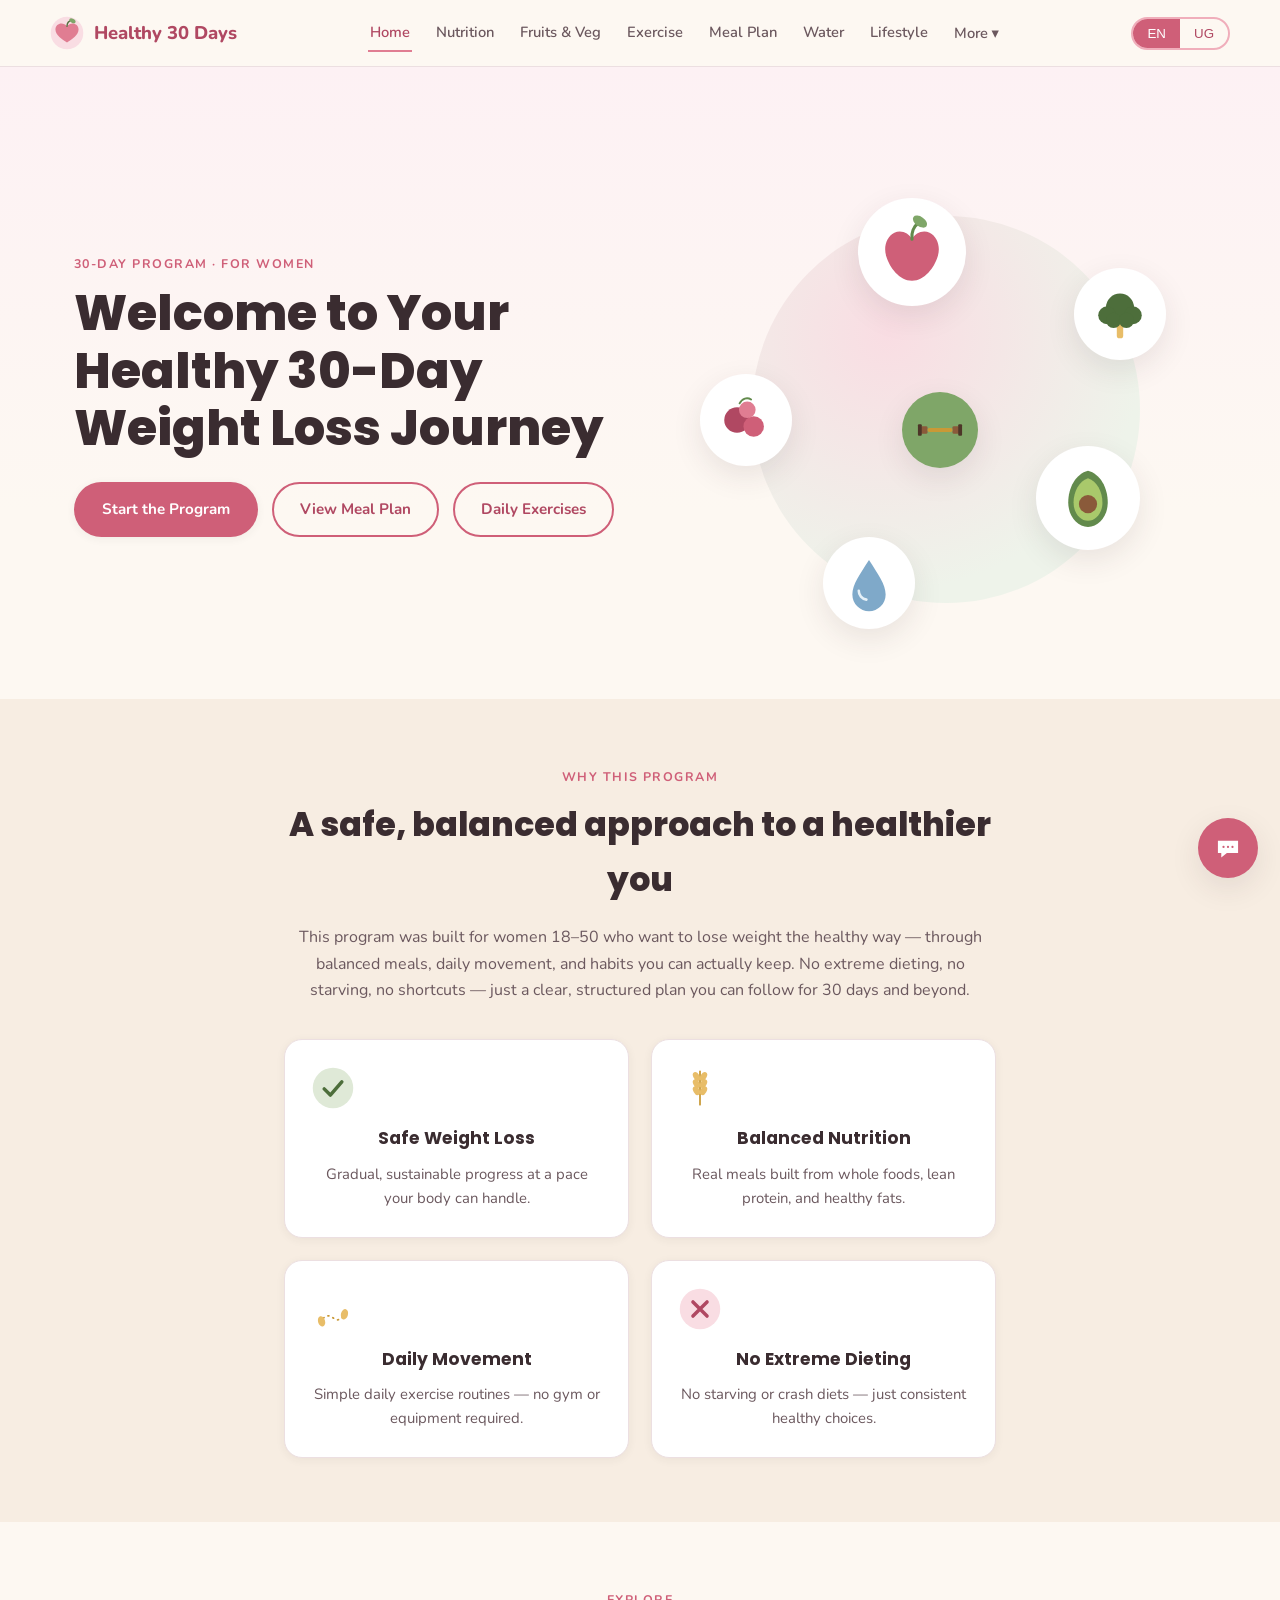
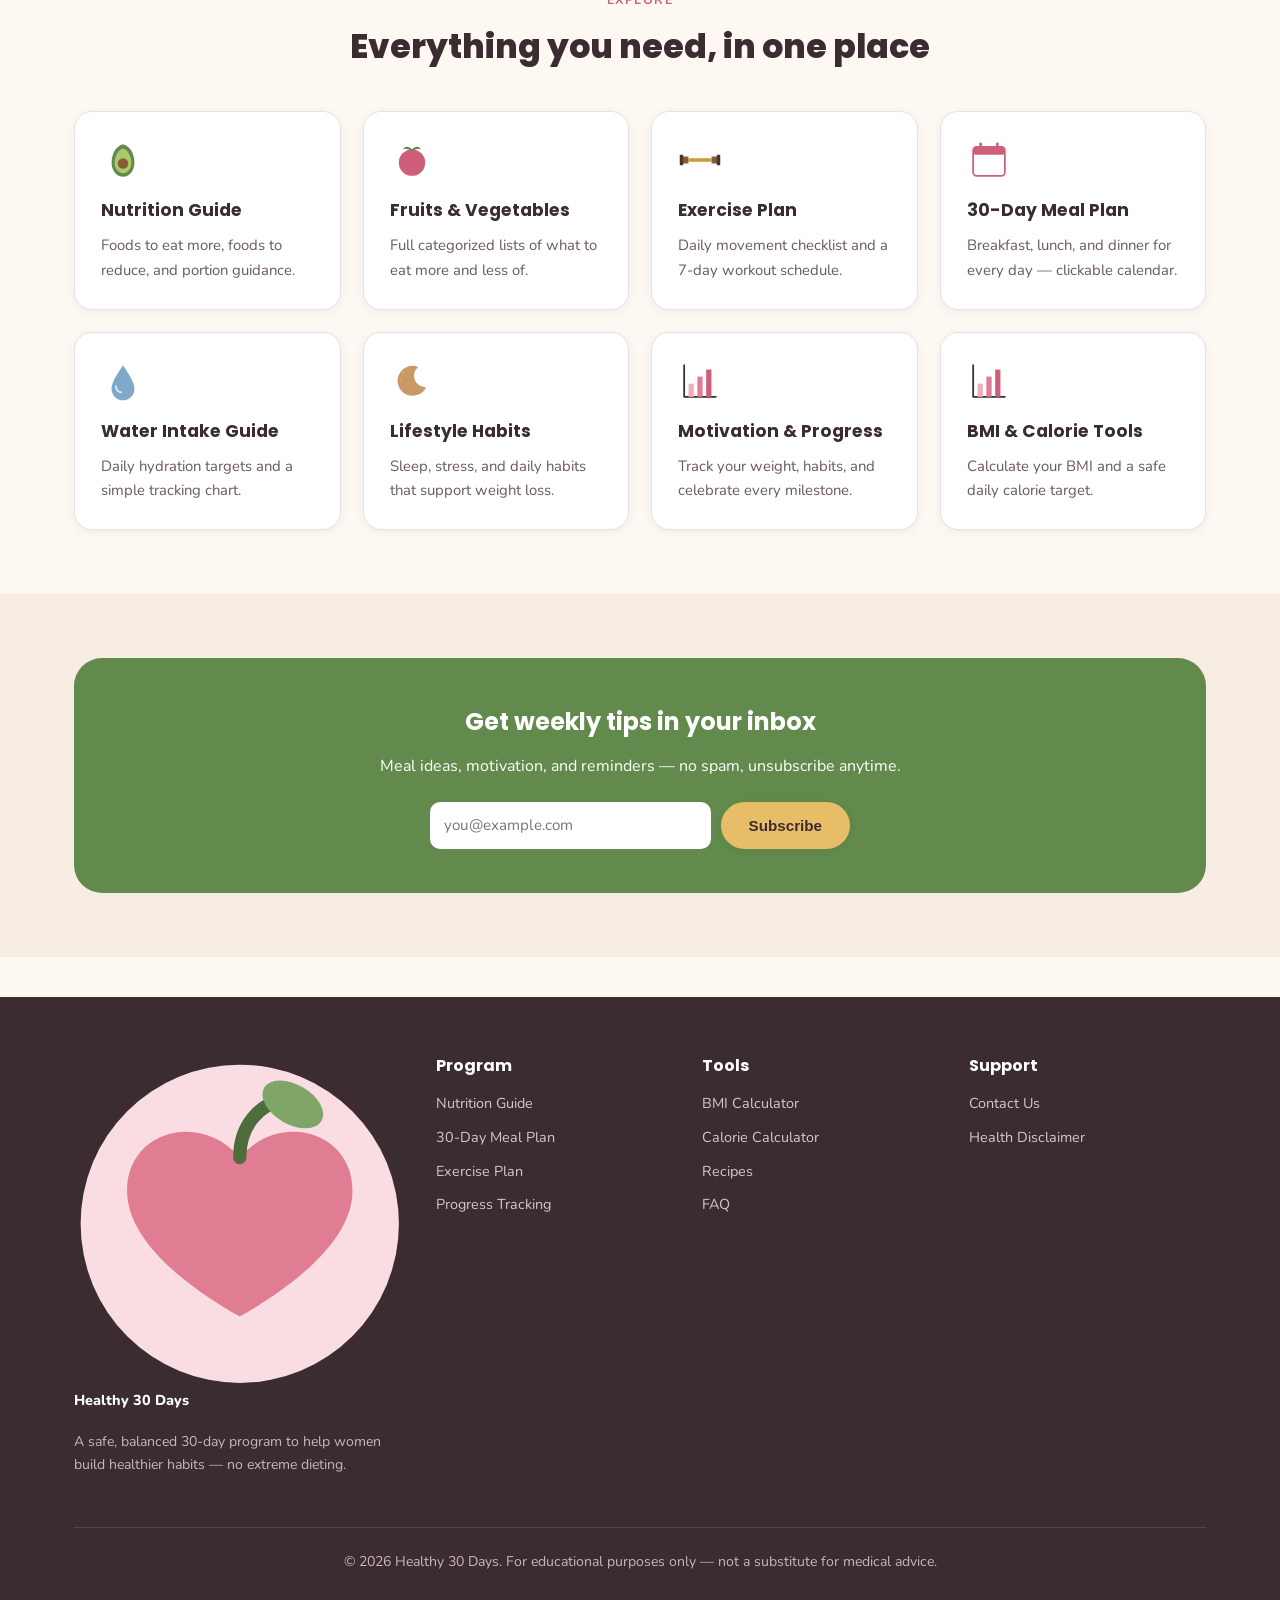
==== commit 262dbd01: "Add files via upload" ====
--- a/index.html
+++ b/index.html
@@ -57,7 +57,7 @@
       <span class="eyebrow is-active" data-lang="en">Why This Program</span>
       <span class="eyebrow ug-text" data-lang="ug" lang="ug">نېمىشقا بۇ پىروگرامما</span>
       <h2 class="section-title is-active" data-lang="en">A safe, balanced approach to a healthier you</h2>
-      <h2 class="section-title ug-text" data-lang="ug" lang="ug">ساغلام ئۆزىڭىزگە قاراپ بىخەتەر، تەڭپۇڭ يول</h2>
+      <h2 class="section-title ug-text" data-lang="ug" lang="ug">بېخەتەر ئورۇقلاش ئۇسۇللىرى سىزنى تېخىمۇ ساغلام بولغان ھاياتقا باشلايدۇ</h2>
       <p class="section-lead text-center is-active" data-lang="en">This program was built for women 18–50 who want to lose weight the healthy way — through balanced meals, daily movement, and habits you can actually keep. No extreme dieting, no starving, no shortcuts — just a clear, structured plan you can follow for 30 days and beyond.</p>
       <p class="section-lead text-center ug-text" data-lang="ug" lang="ug">بۇ پىروگرامما 18-50 ياشلىق، ساغلام ئۇسۇلدا ئېغىرلىق چۈشۈرمەكچى بولغان ئاياللار ئۈچۈن تەييارلاندى — تەڭپۇڭ تاماق، كۈندىلىك ھەرىكەت ۋە داۋاملاشتۇرغىلى بولىدىغان ئادەتلەر ئارقىلىق. ھېچقانداق ئېشىنچە پەرھىز، ئاچ قېلىش ياكى قىسقا يول يوق — پەقەت 30 كۈن ۋە ئۇنىڭدىن كېيىنمۇ ئىزچىل ماڭالايدىغان ئېنىق پىلان.</p>
 
--- a/css/style.css
+++ b/css/style.css
@@ -195,9 +195,18 @@
 .hero h1 { font-size: clamp(2rem, 4vw, 3.1rem); font-weight: 800; line-height: 1.15; }
 .hero p.lead { font-size: 1.08rem; color: var(--ink-soft); max-width: 520px; }
 .hero__actions { display: flex; gap: 14px; flex-wrap: wrap; margin-top: 26px; }
-.hero__art { position: relative; display: flex; align-items: center; justify-content: center; }
+.hero__art { position: relative; display: flex; align-items: center; justify-content: center; margin-top: 32px; }
 .hero__art svg { width: 100%; max-width: 460px; }
-@media (max-width: 860px) { .hero__inner { grid-template-columns: 1fr; } .hero__art { order: -1; } }
+@media (max-width: 860px) { .hero__inner { grid-template-columns: 1fr; } .hero__art { order: -1; margin-top: 0; } }
+
+/* Keep the (longer) Uyghur hero headline on one line at typical desktop widths */
+body[dir="rtl"] .hero h1 {
+  font-size: clamp(1.5rem, 2.6vw, 2.3rem);
+  white-space: nowrap;
+}
+@media (max-width: 900px) {
+  body[dir="rtl"] .hero h1 { white-space: normal; font-size: clamp(1.5rem, 4.5vw, 2rem); }
+}
 
 .hero-collage { position: relative; width: 100%; max-width: 440px; aspect-ratio: 1; margin: 0 auto; }
 .hero-collage__ring { position: absolute; inset: 6%; border-radius: 50%; background: radial-gradient(circle at 35% 30%, var(--pink-100), var(--sage-50) 70%); }
